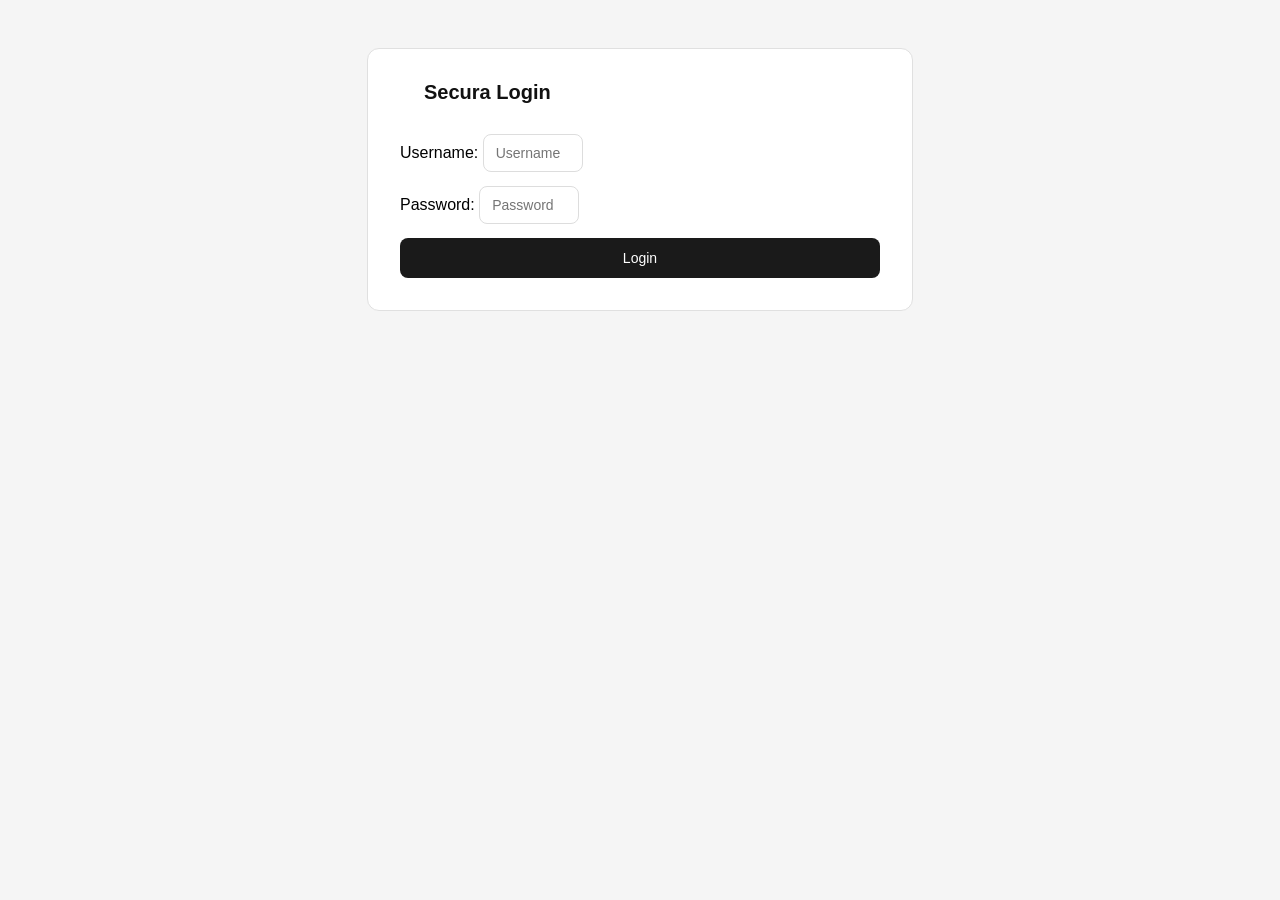
==== frontend/index.html @ 7eeb8867 "Implemented RBAC, encrypted upload and patient document retrieval" ====
<!DOCTYPE html>
<html>

<head>
    <title>Secura Login</title>
    <link rel="stylesheet" href="style.css">
</head>

<body>
    <div class="card">
        <h2 style="margin-bottom: 30px;">Secura Login</h2>

        <!--Add username field-->
        <label for="username">Username:</label>
        <input id="username" type="text" placeholder="Username"><br>
        <!--Add password field-->
        <label for="password">Password:</label>
        <input id="password" type="password" placeholder="Password"><br>

        <!--Add login button-->
        <button type="button" onclick="login()">Login</button>

        <div id="msg" class="msg" style="display:none"></div>
    </div>

    <script>
        async function login() {
            const username = document.getElementById('username').value;
            const password = document.getElementById('password').value;
            const m = document.getElementById('msg');
            m.style.display = 'block';

            if (!username || !password){
                m.className = "msg error";
                m.textContent = "Please enter both username and password";
                return;
            }

            const formData = new URLSearchParams();
            formData.append("username", username);
            formData.append("password", password);

            const res = await fetch(`http://127.0.0.1:8000/login`,
                { method: 'POST', headers: {"Content-Type": "application/x-www-form-urlencoded"}, body: formData}
            );

            const data = await res.json();
            const userRole = data.role.toLowerCase();

            if (res.ok) {
                localStorage.setItem("token", data.access_token);
                localStorage.setItem("role", userRole);
                localStorage.setItem("username", data.username);

                m.className = 'msg success';
                m.textContent = 'Login successful, redirecting...';


                setTimeout(() => {
                    if (userRole === 'doctor') {
                        window.location.href = 'doctor.html';
                    } else if (userRole === 'patient') {
                        window.location.href = 'patient_dashboard.html';
                    } else if (userRole === 'admin') {
                        window.location.href = 'admin.html';
                    }
                }, 800);

            } else {
                m.className = 'msg error';
                m.textContent = data.message || 'Login failed';
            }
        }
    </script>
</body>
</html>
---- frontend/style.css ----
body {
    font-family: sans-serif;
    background: #f5f5f5;
    display: flex;
    justify-content: center;
    padding: 40px 16px;
}

.card {
    background: white;
    border-radius: 12px;
    padding: 32px;
    width: 100%;
    max-width: 480px;
    border: 1px solid #e0e0e0;
}

h2 {
    margin: 0 0 0 24px;
    font-size: 20px;
    color: #111;
}

input {
    width: 100px;
    padding: 10px 12px;
    border: 1px solid #ddd;
    border-radius: 8px;
    font-size: 14px;
    margin-bottom: 14px;
    box-sizing: border-box;
}

button {
    width: 100%;
    padding: 12px;
    background: #1a1a1a;
    color: white;
    border: none;
    border-radius: 8px;
    font-size: 14px;
    cursor: pointer;
}

.msg {
    margin-top: 14px;
    font-size: 13px;
    padding: 10px;
    border-radius: 6px;
}

.success {
    background: #e1f5ee;
    color: #0c6e3a;
}

.error {
    background: #fde8de;
    color: #7a3010;
}
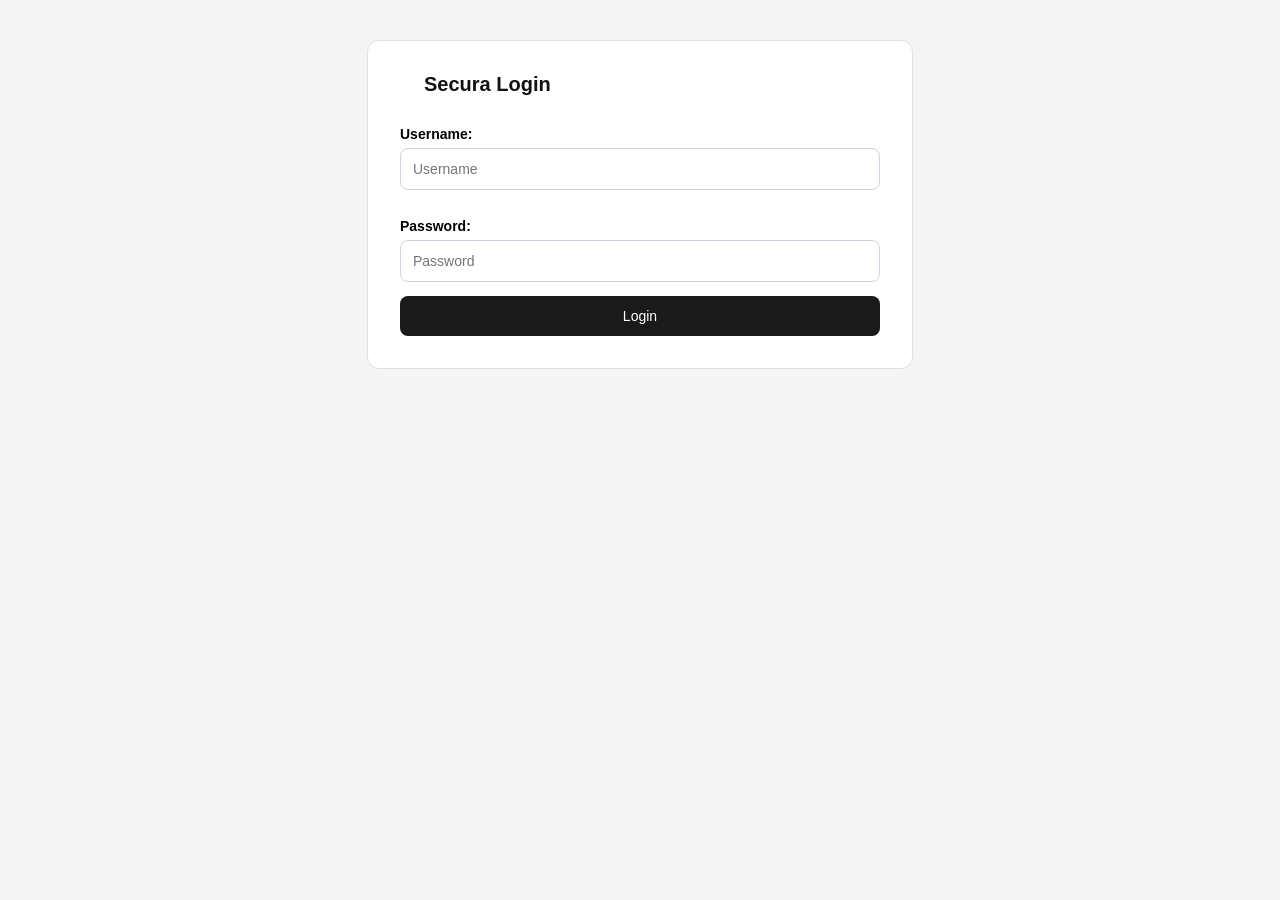
==== commit abbdbbcf: "Refined doctor dashboard and improved document workflow" ====
--- a/frontend/index.html
+++ b/frontend/index.html
@@ -6,7 +6,7 @@
     <link rel="stylesheet" href="style.css">
 </head>
 
-<body>
+<body class="login-page">
     <div class="card">
         <h2 style="margin-bottom: 30px;">Secura Login</h2>
 
--- a/frontend/style.css
+++ b/frontend/style.css
@@ -1,9 +1,7 @@
 body {
+    margin: 0;
     font-family: sans-serif;
     background: #f5f5f5;
-    display: flex;
-    justify-content: center;
-    padding: 40px 16px;
 }
 
 .card {
@@ -47,6 +45,7 @@
     font-size: 13px;
     padding: 10px;
     border-radius: 6px;
+    transition: opacity 0.5s ease;
 }
 
 .success {
@@ -58,3 +57,195 @@
     background: #fde8de;
     color: #7a3010;
 }
+
+.login-page {
+    display: flex;
+    justify-content: center;
+    padding: 40px 16px;
+}
+.layout {
+    display: flex;
+    min-height: 100vh;
+    width: 100vw;
+}
+
+.sidebar {
+    width: 260px;
+    background: #0b1f33;
+    color: white;
+    padding: 24px 18px;
+    min-height: 100vh;
+}
+
+.brand {
+    font-size: 22px;
+    font-weight: bold;
+    margin-bottom: 6px;
+}
+
+.subtitle {
+    font-size: 12px;
+    color: #b8c7d9;
+    margin-bottom: 30px;
+}
+
+.user-box {
+    padding: 14px;
+    background: #102b46;
+    border-radius: 10px;
+    margin-bottom: 25px;
+}
+
+.user-name {
+    font-weight: bold;
+    margin-bottom: 4px;
+}
+
+ .user-role {
+            font-size: 12px;
+            color: #8fd7c7;
+        }
+
+.nav button {
+            width: 100%;
+            padding: 11px;
+            margin-bottom: 8px;
+            background: transparent;
+            border: none;
+            color: #dce7f3;
+            text-align: left;
+            cursor: pointer;
+            border-radius: 8px;
+            font-size: 14px;
+        }
+
+.nav button:hover,
+.nav button.active {
+            background: #163b5f;
+        }
+
+.logout {
+            margin-top: 30px;
+            background: #7f1d1d !important;
+            color: white !important;
+        }
+
+        .main {
+            flex: 1;
+            padding: 50px 60px;
+        }
+
+        .top {
+            margin-bottom: 24px;
+        }
+
+        .top h1 {
+            margin: 0;
+            font-size: 26px;
+        }
+
+        .top p {
+            margin-top: 6px;
+            color: #65758b;
+        }
+
+        .panel {
+            display: none;
+            background: white;
+            border-radius: 14px;
+            padding: 28px;
+            border: 1px solid #d8e0e8;
+            width: 100%;
+            max-width: 760px;
+        }
+
+        .panel.active {
+            display: block;
+        }
+
+        label {
+            display: block;
+            margin-top: 14px;
+            margin-bottom: 6px;
+            font-weight: bold;
+            font-size: 14px;
+        }
+
+        input {
+            width: 100%;
+            padding: 12px;
+            border: 1px solid #cbd5df;
+            border-radius: 8px;
+            font-size: 14px;
+        }
+
+        .file-box {
+            border: 2px dashed #b8c7d9;
+            padding: 22px;
+            border-radius: 10px;
+            margin-top: 8px;
+            background: #f8fafc;
+        }
+
+        .selected-file {
+            margin-top: 10px;
+            font-size: 13px;
+            color: #305f72;
+        }
+
+        .primary-btn {
+            width: 100%;
+            padding: 13px;
+            margin-top: 18px;
+            background: #0b1f33;
+            color: white;
+            border: none;
+            border-radius: 8px;
+            font-weight: bold;
+            cursor: pointer;
+        }
+
+        .primary-btn:hover {
+            background: #163b5f;
+        }
+
+        .msg {
+            margin-top: 14px;
+            padding: 12px;
+            border-radius: 8px;
+            display: none;
+            font-size: 14px;
+        }
+
+        .msg.success {
+            background: #dff7ec;
+            color: #05603a;
+        }
+
+        .msg.error {
+            background: #fde2e2;
+            color: #9b1c1c;
+        }
+
+        .info-grid {
+            display: grid;
+            grid-template-columns: 1fr 1fr;
+            gap: 14px;
+        }
+
+        .info-card {
+            background: #f8fafc;
+            border: 1px solid #d8e0e8;
+            border-radius: 10px;
+            padding: 14px;
+        }
+
+        .info-label {
+            font-size: 12px;
+            color: #65758b;
+            margin-bottom: 4px;
+        }
+
+        .info-value {
+            font-weight: bold;
+        }
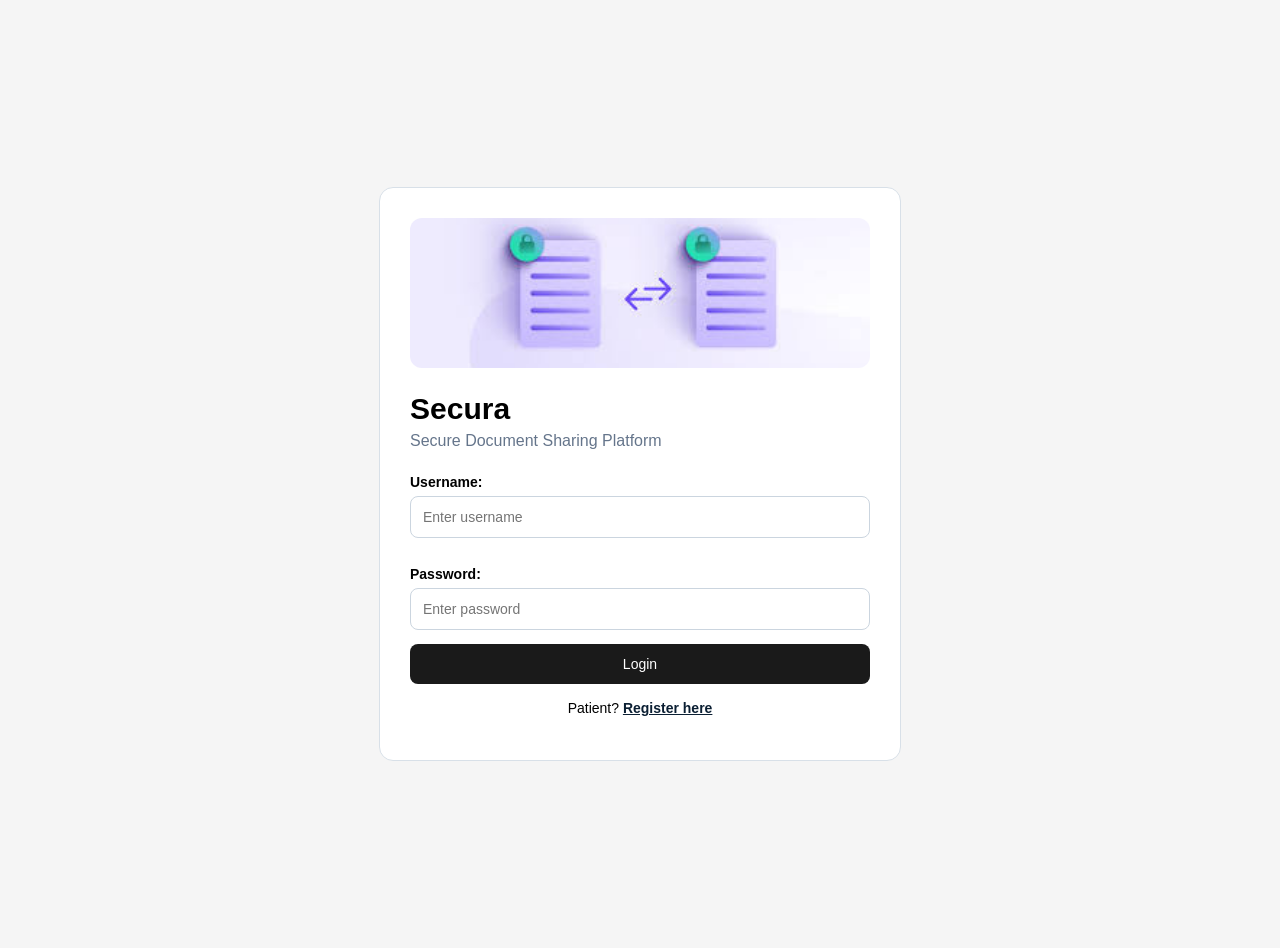
==== commit 64785d56: "Refined login, patient registration, and dashboard workflows" ====
--- a/frontend/index.html
+++ b/frontend/index.html
@@ -7,18 +7,25 @@
 </head>
 
 <body class="login-page">
-    <div class="card">
-        <h2 style="margin-bottom: 30px;">Secura Login</h2>
+    <div class="login-card">
+        <img src="secura-login.png" alt="Secure document sharing" class="login-image">
+        
+        <h1>Secura</h1>
+        <p class="login-subtitle"> Secure Document Sharing Platform</p>
 
         <!--Add username field-->
         <label for="username">Username:</label>
-        <input id="username" type="text" placeholder="Username"><br>
+        <input id="username" type="text" placeholder="Enter username"><br>
         <!--Add password field-->
         <label for="password">Password:</label>
-        <input id="password" type="password" placeholder="Password"><br>
+        <input id="password" type="password" placeholder="Enter password"><br>
 
         <!--Add login button-->
         <button type="button" onclick="login()">Login</button>
+
+        <p class="register-link">
+            Patient? <a href="patient_registration.html">Register here</a>
+        </p>
 
         <div id="msg" class="msg" style="display:none"></div>
     </div>
@@ -51,6 +58,7 @@
                 localStorage.setItem("token", data.access_token);
                 localStorage.setItem("role", userRole);
                 localStorage.setItem("username", data.username);
+                localStorage.setItem("user_id", data.user_id);
 
                 m.className = 'msg success';
                 m.textContent = 'Login successful, redirecting...';
@@ -58,11 +66,11 @@
 
                 setTimeout(() => {
                     if (userRole === 'doctor') {
-                        window.location.href = 'doctor.html';
+                        window.location.href = 'doctor_dashboard.html';
                     } else if (userRole === 'patient') {
                         window.location.href = 'patient_dashboard.html';
                     } else if (userRole === 'admin') {
-                        window.location.href = 'admin.html';
+                        window.location.href = 'admin_dashboard.html';
                     }
                 }, 800);
 
--- a/frontend/style.css
+++ b/frontend/style.css
@@ -249,3 +249,91 @@
         .info-value {
             font-weight: bold;
         }
+
+        .modal {
+            display: none;
+            position: fixed;
+            inset: 0;
+            background: rgba(0,0,0,0.55);
+            z-index: 9999;
+            padding: 30px;
+        }
+
+        .modal-content {
+            background: white;
+            height: 90vh;
+            border-radius: 12px;
+            padding: 20px;
+        }
+
+        .modal-close {
+            width: auto;
+            float: right;
+            padding: 8px 14px;
+            background: #7f1d1d;
+
+        }
+
+        #doc-frame {
+            width: 100%;
+            height: 80vh;
+            border: 1px solid d8e0e8;
+            border-radius: 8px;
+        }
+
+        .login-page {
+    min-height: 100vh;
+    display: flex;
+    justify-content: center;
+    align-items: center;
+    padding: 24px;
+}
+
+.login-card {
+    width: 100%;
+    max-width: 460px;
+    background: white;
+    border: 1px solid #d8e0e8;
+    border-radius: 14px;
+    padding: 30px;
+}
+
+.login-image {
+    width: 100%;
+    max-height: 150px;
+    object-fit: cover;
+    border-radius: 12px;
+    margin-bottom: 20px;
+}
+
+.login-card h1 {
+    margin: 0;
+    font-size: 30px;
+}
+
+.login-subtitle {
+    color: #65758b;
+    margin: 6px 0 24px;
+}
+
+.register-link {
+    text-align: center;
+    margin-top: 16px;
+    font-size: 14px;
+}
+
+.register-link a {
+    color: #0b1f33;
+    font-weight: bold;
+}
+
+.secondary-btn {
+    margin-top: 10px;
+    background: #f1f5f9;
+    color: #0b1f33;
+    border: 1px solid #d8e0e8;
+}
+
+.secondary-btn:hover {
+    background: #e2e8f0;
+}
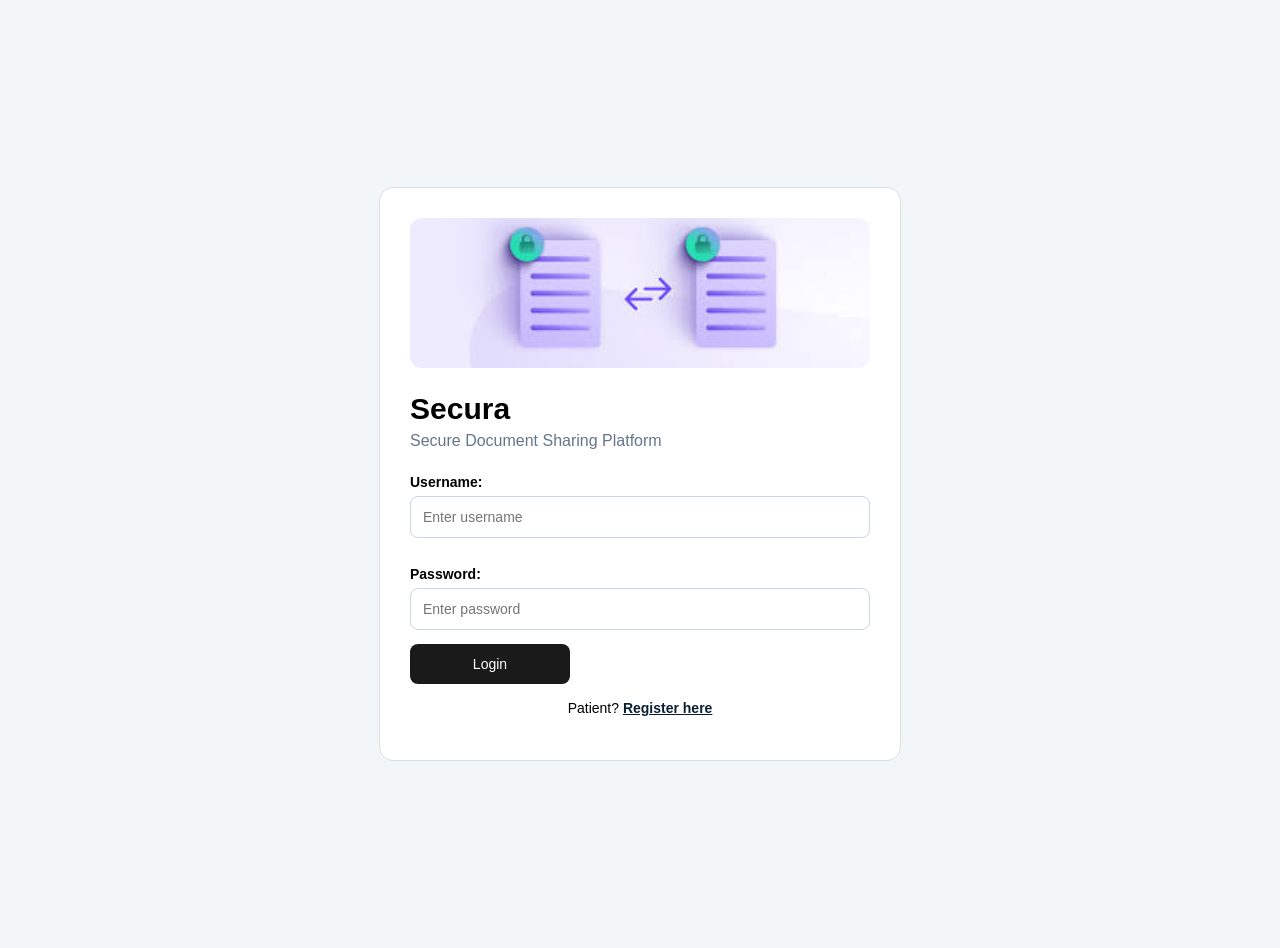
==== commit c55275ad: "added comments to auth_routes.py, login page and patient_registration page." ====
--- a/frontend/index.html
+++ b/frontend/index.html
@@ -5,7 +5,7 @@
     <title>Secura Login</title>
     <link rel="stylesheet" href="style.css">
 </head>
-
+<!--Login page for all users of the system-->
 <body class="login-page">
     <div class="login-card">
         <img src="secura-login.png" alt="Secure document sharing" class="login-image">
@@ -23,6 +23,7 @@
         <!--Add login button-->
         <button type="button" onclick="login()">Login</button>
 
+        <!--Add registration link-->
         <p class="register-link">
             Patient? <a href="patient_registration.html">Register here</a>
         </p>
@@ -31,6 +32,7 @@
     </div>
 
     <script>
+        //Login function to authenticate users and redirect based on role
         async function login() {
             const username = document.getElementById('username').value;
             const password = document.getElementById('password').value;
--- a/frontend/style.css
+++ b/frontend/style.css
@@ -1,7 +1,7 @@
 body {
     margin: 0;
     font-family: sans-serif;
-    background: #f5f5f5;
+    background: #f3f6f9;
 }
 
 .card {
@@ -11,6 +11,7 @@
     width: 100%;
     max-width: 480px;
     border: 1px solid #e0e0e0;
+    box-shadow: 0 2px 8px rgba(0,0,0,0.04);
 }
 
 h2 {
@@ -30,7 +31,8 @@
 }
 
 button {
-    width: 100%;
+    width: auto;
+    min-width: 160px;
     padding: 12px;
     background: #1a1a1a;
     color: white;
@@ -71,7 +73,7 @@
 
 .sidebar {
     width: 260px;
-    background: #0b1f33;
+    background: #081b2d;
     color: white;
     padding: 24px 18px;
     min-height: 100vh;
@@ -136,7 +138,8 @@
         }
 
         .top {
-            margin-bottom: 24px;
+            margin-bottom: 28px;
+            font-weight: 700;
         }
 
         .top h1 {
@@ -157,6 +160,7 @@
             border: 1px solid #d8e0e8;
             width: 100%;
             max-width: 760px;
+            box-shadow: 0 2px 8px rgba(0,0,0,0.04);
         }
 
         .panel.active {
@@ -238,6 +242,7 @@
             border: 1px solid #d8e0e8;
             border-radius: 10px;
             padding: 14px;
+            box-shadow: 0 2px 8px rgba(0,0,0,0.04);
         }
 
         .info-label {
